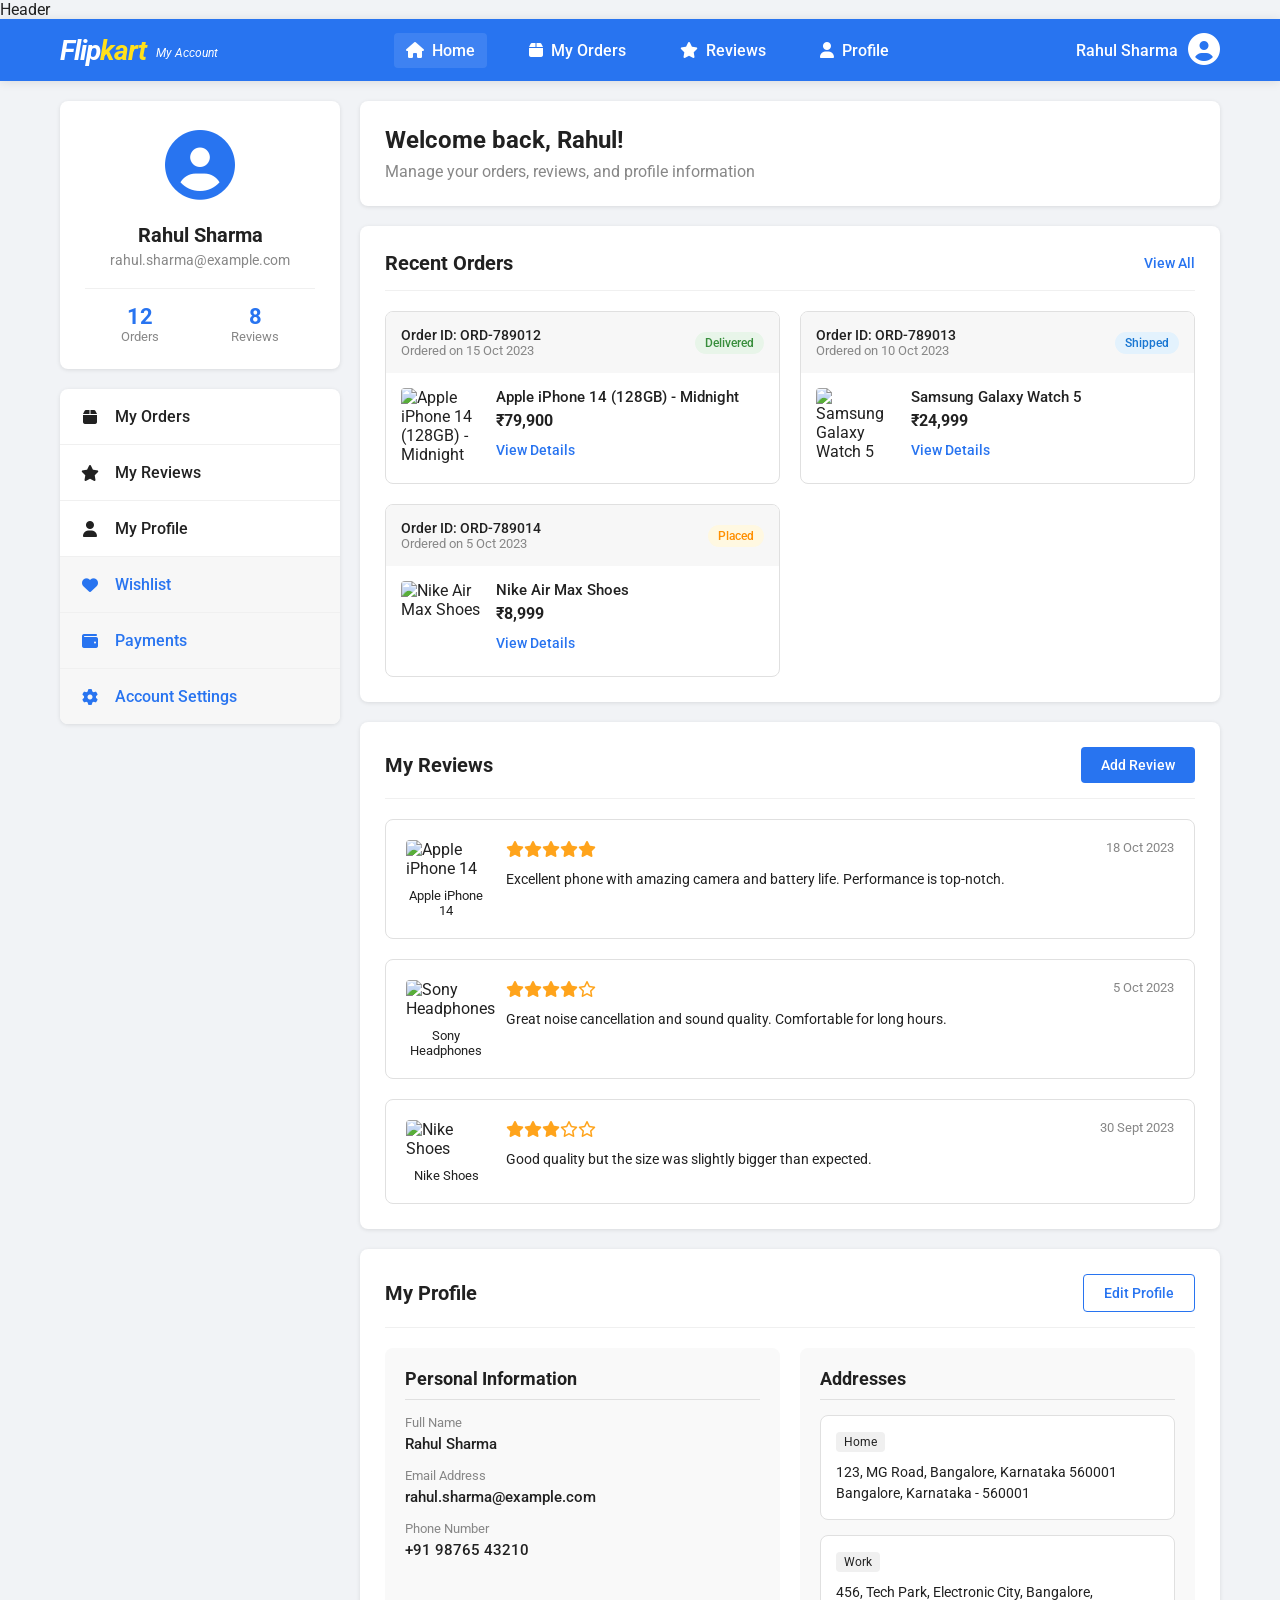
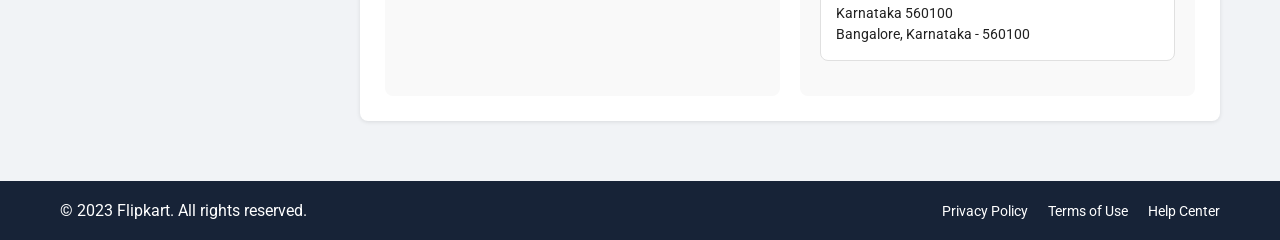
==== index.html @ ae4c5aea "Add files via upload" ====
<!DOCTYPE html>
<html lang="en">
<head>
    <meta charset="UTF-8">
    <meta name="viewport" content="width=device-width, initial-scale=1.0">
    <title>Flipkart - My Account</title>
    <link rel="stylesheet" href="styles.css">
    <link rel="stylesheet" href="https://cdnjs.cloudflare.com/ajax/libs/font-awesome/6.4.0/css/all.min.css">
    <link href="https://fonts.googleapis.com/css2?family=Roboto:wght@300;400;500;700&display=swap" rel="stylesheet">
</head>
<body>
    <!-- Header -->
     Header
<header class="header">
    <div class="header-container">
        <div class="logo">
            <h1><span class="flip">Flip</span><span class="kart">kart</span></h1>
            <p class="tagline">My Account</p>
        </div>
        <nav class="nav">
            <ul>
                <li><a href="index.html" class="active"><i class="fas fa-home"></i> Home</a></li>
                <li><a href="orders.html"><i class="fas fa-box"></i> My Orders</a></li>
                <li><a href="#reviews"><i class="fas fa-star"></i> Reviews</a></li>
                <li><a href="#profile"><i class="fas fa-user"></i> Profile</a></li>
            </ul>
        </nav>
        <div class="user-menu">
            <span class="user-name">Rahul Sharma</span>
            <div class="user-avatar">
                <i class="fas fa-user-circle"></i>
            </div>
        </div>
    </div>
</header>

    <!-- Main Container -->
    <div class="container">
       <!-- Sidebar -->
<aside class="sidebar">
    <div class="user-info">
        <div class="avatar-large">
            <i class="fas fa-user-circle"></i>
        </div>
        <h3>Rahul Sharma</h3>
        <p class="user-email">rahul.sharma@example.com</p>
        <div class="user-stats">
            <div class="stat">
                <span class="stat-number">12</span>
                <span class="stat-label">Orders</span>
            </div>
            <div class="stat">
                <span class="stat-number">8</span>
                <span class="stat-label">Reviews</span>
            </div>
        </div>
    </div>
    
    <nav class="sidebar-nav">
        <ul>
            <li><a href="orders.html"><i class="fas fa-box"></i> My Orders</a></li>
            <li><a href="#reviews"><i class="fas fa-star"></i> My Reviews</a></li>
            <li><a href="#profile"><i class="fas fa-user"></i> My Profile</a></li>
            <li><a href="#"><i class="fas fa-heart"></i> Wishlist</a></li>
            <li><a href="#"><i class="fas fa-wallet"></i> Payments</a></li>
            <li><a href="#"><i class="fas fa-cog"></i> Account Settings</a></li>
        </ul>
    </nav>
</aside>

        <!-- Main Content -->
        <main class="main-content">
            <!-- Welcome Section -->
            <section class="welcome-section">
                <h2>Welcome back, Rahul!</h2>
                <p>Manage your orders, reviews, and profile information</p>
            </section>

            <!-- Orders Preview Section -->
            <section class="section" id="orders">
                <div class="section-header">
                    <h3>Recent Orders</h3>
                    <a href="orders.html" class="view-all">View All</a>
                </div>
                <div class="orders-preview" id="ordersPreview">
                    <!-- Orders will be loaded by JavaScript -->
                </div>
            </section>

            <!-- Reviews Section -->
            <section class="section" id="reviews">
                <div class="section-header">
                    <h3>My Reviews</h3>
                    <button class="btn-primary" id="addReviewBtn">Add Review</button>
                </div>
                <div class="reviews-container" id="reviewsContainer">
                    <!-- Reviews will be loaded by JavaScript -->
                </div>
            </section>

            <!-- Profile Section -->
            <section class="section" id="profile">
                <div class="section-header">
                    <h3>My Profile</h3>
                    <button class="btn-secondary" id="editProfileBtn">Edit Profile</button>
                </div>
                <div class="profile-container" id="profileContainer">
                    <!-- Profile will be loaded by JavaScript -->
                </div>
            </section>
        </main>
    </div>

    <!-- Footer -->
    <footer class="footer">
        <div class="footer-container">
            <p>&copy; 2023 Flipkart. All rights reserved.</p>
            <div class="footer-links">
                <a href="#">Privacy Policy</a>
                <a href="#">Terms of Use</a>
                <a href="#">Help Center</a>
            </div>
        </div>
    </footer>

    <!-- Add Review Modal -->
    <div class="modal" id="reviewModal">
        <div class="modal-content">
            <div class="modal-header">
                <h3>Add a Review</h3>
                <button class="close-modal">&times;</button>
            </div>
            <div class="modal-body">
                <form id="reviewForm">
                    <div class="form-group">
                        <label for="productSelect">Select Product</label>
                        <select id="productSelect" required>
                            <option value="">Select a product</option>
                        </select>
                    </div>
                    <div class="form-group">
                        <label>Rating</label>
                        <div class="star-rating">
                            <i class="far fa-star" data-rating="1"></i>
                            <i class="far fa-star" data-rating="2"></i>
                            <i class="far fa-star" data-rating="3"></i>
                            <i class="far fa-star" data-rating="4"></i>
                            <i class="far fa-star" data-rating="5"></i>
                        </div>
                        <input type="hidden" id="ratingValue" value="0">
                    </div>
                    <div class="form-group">
                        <label for="reviewText">Your Review</label>
                        <textarea id="reviewText" rows="4" placeholder="Share your experience with this product..." required></textarea>
                    </div>
                    <div class="form-actions">
                        <button type="button" class="btn-secondary close-modal">Cancel</button>
                        <button type="submit" class="btn-primary">Submit Review</button>
                    </div>
                </form>
            </div>
        </div>
    </div>

    <!-- Edit Profile Modal -->
    <div class="modal" id="profileModal">
        <div class="modal-content">
            <div class="modal-header">
                <h3>Edit Profile</h3>
                <button class="close-modal">&times;</button>
            </div>
            <div class="modal-body">
                <form id="profileForm">
                    <div class="form-group">
                        <label for="editName">Full Name</label>
                        <input type="text" id="editName" required>
                    </div>
                    <div class="form-group">
                        <label for="editEmail">Email</label>
                        <input type="email" id="editEmail" required>
                    </div>
                    <div class="form-group">
                        <label for="editPhone">Phone Number</label>
                        <input type="tel" id="editPhone" required>
                    </div>
                    <div class="form-group">
                        <label for="editAddress">Address</label>
                        <textarea id="editAddress" rows="3" required></textarea>
                    </div>
                    <div class="form-group">
                        <label for="editCity">City</label>
                        <input type="text" id="editCity" required>
                    </div>
                    <div class="form-group">
                        <label for="editState">State</label>
                        <input type="text" id="editState" required>
                    </div>
                    <div class="form-group">
                        <label for="editPincode">Pincode</label>
                        <input type="text" id="editPincode" required>
                    </div>
                    <div class="form-actions">
                        <button type="button" class="btn-secondary close-modal">Cancel</button>
                        <button type="submit" class="btn-primary">Save Changes</button>
                    </div>
                </form>
            </div>
        </div>
    </div>

    <script src="script.js"></script>
</body>
</html>
---- styles.css ----
* {
    margin: 0;
    padding: 0;
    box-sizing: border-box;
    font-family: 'Roboto', sans-serif;
}

body {
    background-color: #f1f3f6;
    color: #212121;
}

/* Header Styles */
.header {
    background-color: #2874f0;
    color: white;
    padding: 12px 0;
    box-shadow: 0 1px 10px rgba(0, 0, 0, 0.1);
    position: sticky;
    top: 0;
    z-index: 100;
}

.header-container {
    max-width: 1200px;
    margin: 0 auto;
    display: flex;
    justify-content: space-between;
    align-items: center;
    padding: 0 20px;
}

.logo {
    display: flex;
    align-items: center;
    gap: 10px;
}

.logo h1 {
    font-size: 28px;
    font-weight: 700;
    letter-spacing: -1px;
}

.flip {
    color: white;
    font-style: italic;
}

.kart {
    color: #ffe11b;
    font-style: italic;
}

.tagline {
    font-size: 12px;
    font-style: italic;
    margin-top: 5px;
}

.nav ul {
    display: flex;
    list-style: none;
    gap: 30px;
}

.nav a {
    color: white;
    text-decoration: none;
    font-weight: 500;
    font-size: 16px;
    display: flex;
    align-items: center;
    gap: 8px;
    padding: 8px 12px;
    border-radius: 4px;
    transition: background-color 0.2s;
}

.nav a:hover, .nav a.active {
    background-color: rgba(255, 255, 255, 0.1);
}

.user-menu {
    display: flex;
    align-items: center;
    gap: 10px;
    cursor: pointer;
}

.user-name {
    font-weight: 500;
}

.user-avatar {
    font-size: 32px;
}

/* Container Layout */
.container {
    max-width: 1200px;
    margin: 20px auto;
    display: flex;
    gap: 20px;
    padding: 0 20px;
}

/* Sidebar Styles */
.sidebar {
    width: 280px;
    flex-shrink: 0;
}

.user-info {
    background-color: white;
    border-radius: 8px;
    padding: 25px;
    text-align: center;
    box-shadow: 0 1px 4px rgba(0, 0, 0, 0.1);
    margin-bottom: 20px;
}

.avatar-large {
    font-size: 70px;
    color: #2874f0;
    margin-bottom: 15px;
}

.user-info h3 {
    margin-bottom: 5px;
    font-size: 20px;
}

.user-email {
    color: #878787;
    font-size: 14px;
    margin-bottom: 20px;
}

.user-stats {
    display: flex;
    justify-content: space-around;
    border-top: 1px solid #f0f0f0;
    padding-top: 15px;
}

.stat {
    display: flex;
    flex-direction: column;
}

.stat-number {
    font-size: 22px;
    font-weight: 700;
    color: #2874f0;
}

.stat-label {
    font-size: 13px;
    color: #878787;
}

.sidebar-nav ul {
    list-style: none;
    background-color: white;
    border-radius: 8px;
    overflow: hidden;
    box-shadow: 0 1px 4px rgba(0, 0, 0, 0.1);
}

.sidebar-nav li {
    border-bottom: 1px solid #f0f0f0;
}

.sidebar-nav li:last-child {
    border-bottom: none;
}

.sidebar-nav a {
    display: flex;
    align-items: center;
    gap: 15px;
    padding: 18px 20px;
    text-decoration: none;
    color: #212121;
    font-weight: 500;
    transition: background-color 0.2s;
}

.sidebar-nav a:hover, .sidebar-nav a.active {
    background-color: #f7f7f7;
    color: #2874f0;
}

.sidebar-nav i {
    width: 20px;
    text-align: center;
}

/* Main Content Styles */
.main-content {
    flex: 1;
}

.welcome-section {
    background-color: white;
    border-radius: 8px;
    padding: 25px;
    margin-bottom: 20px;
    box-shadow: 0 1px 4px rgba(0, 0, 0, 0.1);
}

.welcome-section h2 {
    color: #212121;
    margin-bottom: 8px;
}

.welcome-section p {
    color: #878787;
}

.section {
    background-color: white;
    border-radius: 8px;
    padding: 25px;
    margin-bottom: 20px;
    box-shadow: 0 1px 4px rgba(0, 0, 0, 0.1);
}

.section-header {
    display: flex;
    justify-content: space-between;
    align-items: center;
    margin-bottom: 20px;
    padding-bottom: 15px;
    border-bottom: 1px solid #f0f0f0;
}

.section-header h3 {
    font-size: 20px;
    color: #212121;
}

.view-all {
    color: #2874f0;
    text-decoration: none;
    font-weight: 500;
    font-size: 14px;
}

.view-all:hover {
    text-decoration: underline;
}

/* Orders Preview */
.orders-preview {
    display: grid;
    grid-template-columns: repeat(auto-fill, minmax(300px, 1fr));
    gap: 20px;
}

.order-card {
    border: 1px solid #e0e0e0;
    border-radius: 8px;
    overflow: hidden;
    transition: box-shadow 0.3s;
}

.order-card:hover {
    box-shadow: 0 2px 10px rgba(0, 0, 0, 0.1);
}

.order-header {
    background-color: #f7f7f7;
    padding: 15px;
    display: flex;
    justify-content: space-between;
    align-items: center;
}

.order-id {
    font-weight: 500;
    font-size: 14px;
}

.order-date {
    color: #878787;
    font-size: 13px;
}

.order-body {
    padding: 15px;
    display: flex;
    gap: 15px;
}

.order-image {
    width: 80px;
    height: 80px;
    object-fit: cover;
    border-radius: 4px;
}

.order-details {
    flex: 1;
}

.order-product-name {
    font-weight: 500;
    margin-bottom: 5px;
    font-size: 15px;
}

.order-price {
    color: #212121;
    font-weight: 700;
    font-size: 16px;
    margin-bottom: 10px;
}

.order-status {
    display: inline-block;
    padding: 4px 10px;
    border-radius: 12px;
    font-size: 12px;
    font-weight: 500;
}

.status-placed {
    background-color: #fff8e1;
    color: #ff8f00;
}

.status-shipped {
    background-color: #e3f2fd;
    color: #1976d2;
}

.status-delivered {
    background-color: #e8f5e9;
    color: #388e3c;
}

/* Reviews */
.reviews-container {
    display: flex;
    flex-direction: column;
    gap: 20px;
}

.review-card {
    border: 1px solid #e0e0e0;
    border-radius: 8px;
    padding: 20px;
    display: flex;
    gap: 20px;
}

.review-product {
    width: 80px;
    flex-shrink: 0;
}

.review-product-image {
    width: 80px;
    height: 80px;
    object-fit: cover;
    border-radius: 4px;
    margin-bottom: 10px;
}

.review-product-name {
    font-size: 13px;
    text-align: center;
    color: #212121;
}

.review-content {
    flex: 1;
}

.review-header {
    display: flex;
    justify-content: space-between;
    margin-bottom: 10px;
}

.review-rating {
    color: #ffa41c;
    font-size: 16px;
}

.review-date {
    color: #878787;
    font-size: 13px;
}

.review-text {
    color: #212121;
    line-height: 1.5;
    font-size: 14px;
}

/* Profile */
.profile-container {
    display: grid;
    grid-template-columns: 1fr 1fr;
    gap: 20px;
}

.profile-section {
    background-color: #f9f9f9;
    border-radius: 8px;
    padding: 20px;
}

.profile-section h4 {
    margin-bottom: 15px;
    color: #212121;
    font-size: 18px;
    padding-bottom: 10px;
    border-bottom: 1px solid #e0e0e0;
}

.profile-detail {
    margin-bottom: 15px;
}

.profile-label {
    font-size: 13px;
    color: #878787;
    margin-bottom: 5px;
}

.profile-value {
    font-size: 15px;
    color: #212121;
    font-weight: 500;
}

.address-card {
    background-color: white;
    border: 1px solid #e0e0e0;
    border-radius: 8px;
    padding: 15px;
    margin-bottom: 15px;
}

.address-type {
    display: inline-block;
    background-color: #f0f0f0;
    padding: 3px 8px;
    border-radius: 4px;
    font-size: 12px;
    margin-bottom: 10px;
}

.address-text {
    font-size: 14px;
    line-height: 1.5;
    color: #212121;
}

/* Buttons */
.btn-primary, .btn-secondary {
    padding: 10px 20px;
    border: none;
    border-radius: 4px;
    font-weight: 500;
    cursor: pointer;
    font-size: 14px;
    transition: all 0.2s;
}

.btn-primary {
    background-color: #2874f0;
    color: white;
}

.btn-primary:hover {
    background-color: #1c68e3;
}

.btn-secondary {
    background-color: white;
    color: #2874f0;
    border: 1px solid #2874f0;
}

.btn-secondary:hover {
    background-color: #f7f7f7;
}

/* Footer */
.footer {
    background-color: #172337;
    color: white;
    padding: 20px 0;
    margin-top: 40px;
}

.footer-container {
    max-width: 1200px;
    margin: 0 auto;
    padding: 0 20px;
    display: flex;
    justify-content: space-between;
    align-items: center;
}

.footer-links {
    display: flex;
    gap: 20px;
}

.footer-links a {
    color: white;
    text-decoration: none;
    font-size: 14px;
}

.footer-links a:hover {
    text-decoration: underline;
}

/* Modal */
.modal {
    display: none;
    position: fixed;
    top: 0;
    left: 0;
    width: 100%;
    height: 100%;
    background-color: rgba(0, 0, 0, 0.5);
    z-index: 1000;
    justify-content: center;
    align-items: center;
}

.modal-content {
    background-color: white;
    border-radius: 8px;
    width: 90%;
    max-width: 500px;
    max-height: 90vh;
    overflow-y: auto;
}

.modal-header {
    padding: 20px;
    border-bottom: 1px solid #f0f0f0;
    display: flex;
    justify-content: space-between;
    align-items: center;
}

.modal-header h3 {
    color: #212121;
}

.close-modal {
    background: none;
    border: none;
    font-size: 24px;
    cursor: pointer;
    color: #878787;
}

.modal-body {
    padding: 20px;
}

/* Form Styles */
.form-group {
    margin-bottom: 20px;
}

.form-group label {
    display: block;
    margin-bottom: 8px;
    font-weight: 500;
    color: #212121;
}

.form-group input, .form-group select, .form-group textarea {
    width: 100%;
    padding: 10px;
    border: 1px solid #e0e0e0;
    border-radius: 4px;
    font-size: 14px;
}

.form-group textarea {
    resize: vertical;
}

.star-rating {
    display: flex;
    gap: 5px;
    font-size: 24px;
    color: #ddd;
    cursor: pointer;
}

.star-rating i.active {
    color: #ffa41c;
}

.form-actions {
    display: flex;
    justify-content: flex-end;
    gap: 10px;
    margin-top: 30px;
}

/* Responsive Design */
@media (max-width: 992px) {
    .container {
        flex-direction: column;
    }
    
    .sidebar {
        width: 100%;
    }
    
    .profile-container {
        grid-template-columns: 1fr;
    }
}

@media (max-width: 768px) {
    .header-container {
        flex-direction: column;
        gap: 15px;
    }
    
    .nav ul {
        gap: 10px;
    }
    
    .orders-preview {
        grid-template-columns: 1fr;
    }
    
    .review-card {
        flex-direction: column;
    }
    
    .review-product {
        width: 100%;
        text-align: center;
    }
    
    .footer-container {
        flex-direction: column;
        gap: 15px;
        text-align: center;
    }
}

@media (max-width: 576px) {
    .section-header {
        flex-direction: column;
        align-items: flex-start;
        gap: 10px;
    }
    
    .nav ul {
        flex-wrap: wrap;
        justify-content: center;
    }
}
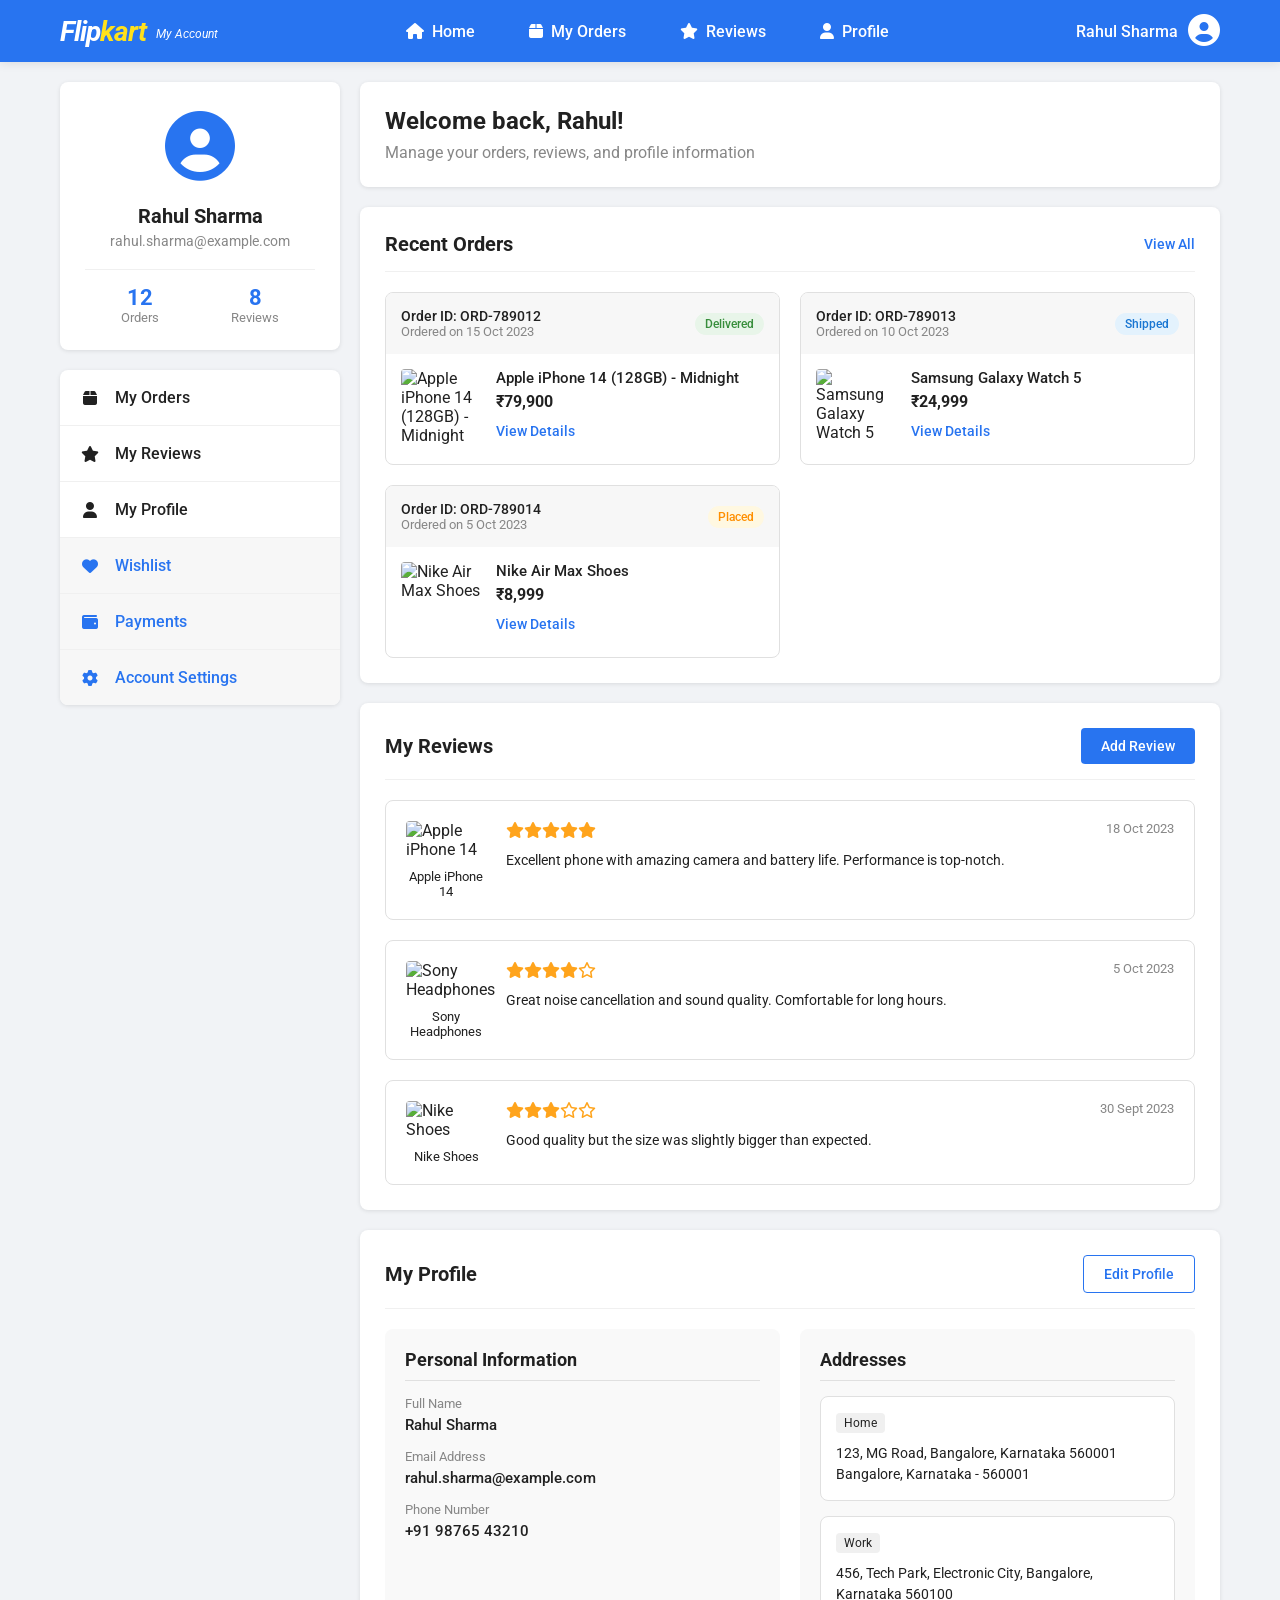
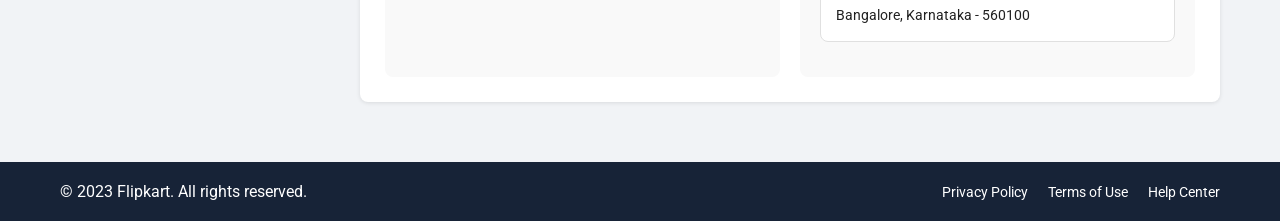
==== commit 7e745ea9: "Final Website" ====
--- a/index.html
+++ b/index.html
@@ -10,7 +10,7 @@
 </head>
 <body>
     <!-- Header -->
-     Header
+    
 <header class="header">
     <div class="header-container">
         <div class="logo">
@@ -19,7 +19,7 @@
         </div>
         <nav class="nav">
             <ul>
-                <li><a href="index.html" class="active"><i class="fas fa-home"></i> Home</a></li>
+                <li><a href="home.html" class="active"><i class="fas fa-home"></i> Home</a></li>
                 <li><a href="orders.html"><i class="fas fa-box"></i> My Orders</a></li>
                 <li><a href="#reviews"><i class="fas fa-star"></i> Reviews</a></li>
                 <li><a href="#profile"><i class="fas fa-user"></i> Profile</a></li>
